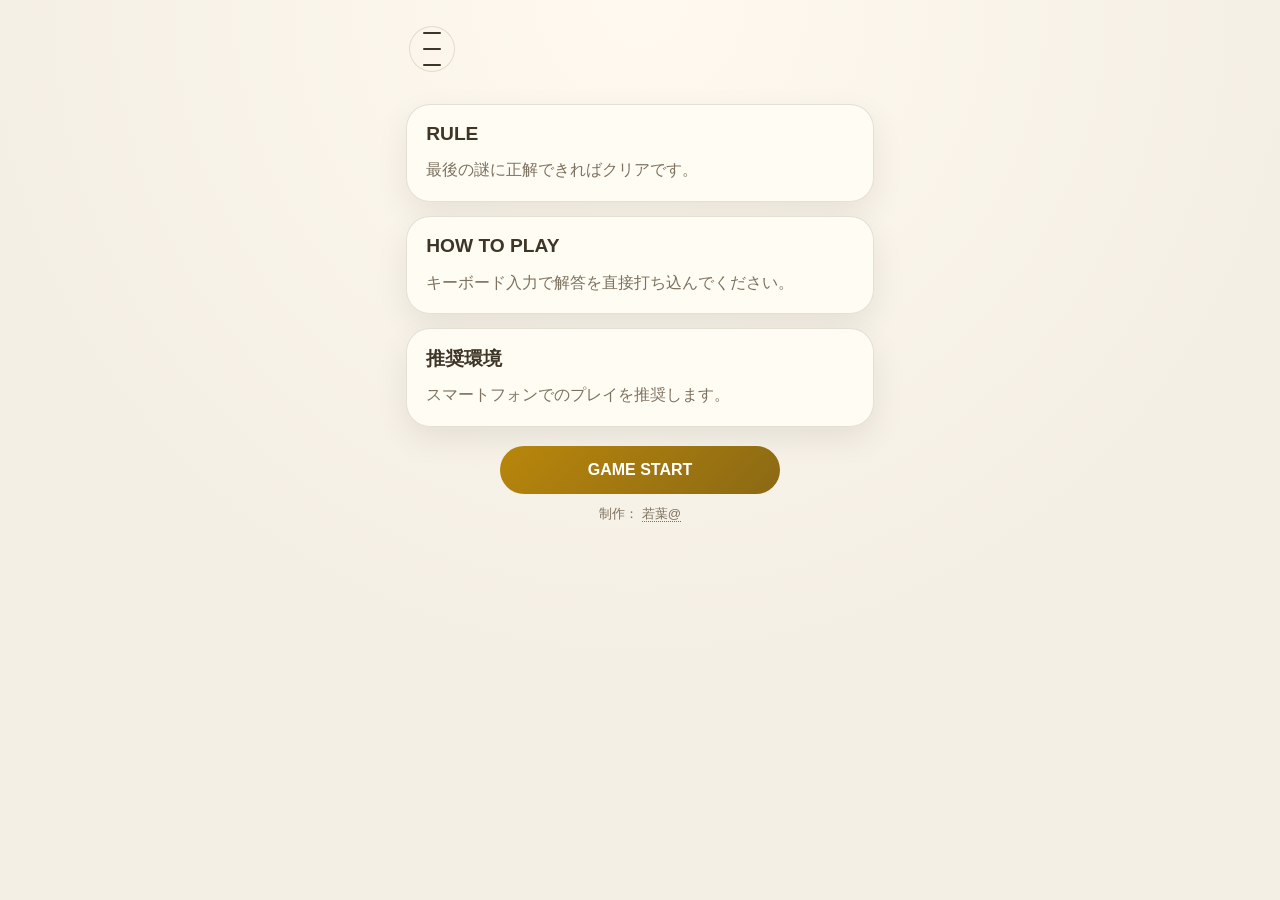
==== index.html @ 0dc0bdb8 "Merge pull request #1 from wakaba6533/001_base_index feat: トップページの作成" ====
<!DOCTYPE html>
<html lang="ja">
<head>
  <meta charset="UTF-8">
  <meta name="viewport" content="width=device-width, initial-scale=1.0">
  <meta name="description" content="スマホ向けのダークテーマ謎解きサイトのトップページです。">
  <title>なぞいろ | スマホ謎解き</title>
  <link rel="stylesheet" href="styles.css">
</head>
<body>
  <div class="page-shell">
    <header class="top-bar">
      <button class="menu-toggle" type="button" aria-label="メニューを開く" aria-expanded="false" aria-controls="slide-menu">
        <span></span>
        <span></span>
        <span></span>
      </button>
    </header>

    <section class="info-section" aria-label="サイト情報">
      <article id="rule" class="info-card">
        <h2>RULE</h2>
        <p>最後の謎に正解できればクリアです。</p>
      </article>
      <article id="help" class="info-card">
        <h2>HOW TO PLAY</h2>
        <p>キーボード入力で解答を直接打ち込んでください。</p>
      </article>
      <article id="recommend" class="info-card">
        <h2>推奨環境</h2>
        <p>スマートフォンでのプレイを推奨します。</p>
      </article>
    </section>

    <div class="page-footer" id="credit">
      <a class="btn btn-primary page-start" href="#rule">GAME START</a>
      <p class="credit-text">
        制作：
        <a href="https://x.com/YuminDo6533" target="_blank" rel="noopener noreferrer">
          若葉@
        </a>
      </p>
    </div>
  </div>

  <nav id="slide-menu" class="slide-menu" aria-label="サイトメニュー">
    <div class="menu-panel">
      <button class="menu-close" type="button" aria-label="メニューを閉じる">×</button>
      <a href="#home">HOME</a>
      <a href="#credit">CREDIT</a>
      <a href="#help">HELP</a>
    </div>
  </nav>

  <script src="script.js"></script>
</body>
</html>
---- styles.css ----
:root {
  color-scheme: light;
  --bg: #f4efe4;
  --panel: rgba(255, 252, 245, 0.95);
  --panel-strong: #ece3d1;
  --text: #3f3527;
  --muted: #7d715f;
  --accent: #b8860b;
  --accent-strong: #8b6914;
  --border: rgba(80, 60, 30, 0.15);
  --shadow: 0 12px 32px rgba(0,0,0,0.08);
  --menu-bg: #ece3d1;
}

* {
  box-sizing: border-box;
}

html {
  scroll-behavior: smooth;
}

body {
  margin: 0;
  font-family: "Segoe UI", "Hiragino Sans", "Yu Gothic UI", sans-serif;
  background: radial-gradient(circle at top, #fff9ef 0%, var(--bg) 60%);
  color: var(--text);
  min-height: 100vh;
}


.page-shell {
  min-height: 100vh;
  padding: 1rem 1rem 3rem;
}

.top-bar {
  display: flex;
  justify-content: flex-start;
  align-items: center;
  padding: 0.6rem 0.2rem 1rem;
}

.menu-toggle {
  width: 46px;
  height: 46px;
  border: 1px solid var(--border);
  border-radius: 50%;
  background: rgba(255, 255, 255, 0.04);
  display: grid;
  place-items: center;
  gap: 4px;
  padding: 0;
  cursor: pointer;
}

.menu-toggle span {
  display: block;
  width: 18px;
  height: 2px;
  background: var(--text);
  border-radius: 999px;
  transition: transform 0.2s ease;
}

.hero {
  display: grid;
  gap: 1rem;
  padding-top: 0.4rem;
}

.hero-copy,
.hero-card,
.info-card {
  background: var(--panel);
  border: 1px solid var(--border);
  border-radius: 24px;
  box-shadow: var(--shadow);
}

.hero-copy {
  padding: 1.3rem;
}

.eyebrow {
  margin: 0 0 0.4rem;
  color: var(--accent);
  font-size: 0.8rem;
  letter-spacing: 0.2em;
  text-transform: uppercase;
}

h1,
h2 {
  margin: 0 0 0.7rem;
  line-height: 1.2;
}

h1 {
  font-size: clamp(1.75rem, 5vw, 2.5rem);
}

h2 {
  font-size: 1.2rem;
}

.hero-copy p,
.hero-card p,
.info-card p {
  color: var(--text);
  line-height: 1.7;
  margin: 0 0 1rem;
}

.btn {
  display: inline-flex;
  align-items: center;
  justify-content: center;
  text-decoration: none;
  border-radius: 999px;
  padding: 0.8rem 1.1rem;
  font-weight: 700;
  transition: transform 0.2s ease, background 0.2s ease;
}

.btn:hover {
  transform: translateY(-1px);
}

.btn-primary {
  background: linear-gradient(135deg, var(--accent), var(--accent-strong));
  color: white;
}

.btn-secondary {
  color: var(--text);
  background: rgba(255, 255, 255, 0.06);
  border: 1px solid var(--border);
}

.feature-list {
  list-style: none;
  padding: 0;
  margin: 0;
  display: grid;
  gap: 0.6rem;
}

.feature-list li {
  color: var(--text);
  padding-left: 1.2rem;
  position: relative;
}

.feature-list li::before {
  content: "•";
  color: var(--accent);
  position: absolute;
  left: 0;
}

.hero-card {
  padding: 1.2rem;
}

.card-stack {
  display: grid;
  gap: 0.75rem;
  margin-top: 0.8rem;
}

.card {
  padding: 0.9rem 1rem;
  border-radius: 16px;
  background: var(--panel-strong);
  border: 1px solid rgba(77, 163, 255, 0.2);
  color: var(--text);
}

.info-section {
  margin-top: 1rem;
  display: grid;
  gap: 0.85rem;
}

.info-card {
  padding: 1.1rem 1.2rem;
}

.info-card p {
  margin: 0.35rem 0 0;
  color: var(--muted);
  line-height: 1.7;
}

.page-footer {
  margin-top: 1.2rem;
  display: flex;
  flex-direction: column;
  align-items: center;
  gap: 0.65rem;
  padding-bottom: 0.4rem;
}

.page-start {
  width: 100%;
  max-width: 280px;
  padding: 0.95rem 1.2rem;
}

.credit-text {
  margin: 0;
  color: var(--muted);
  font-size: 0.82rem;
  text-align: center;
}

.slide-menu {
  position: fixed;
  top: 0;
  left: 0;
  width: min(78vw, 280px);
  height: 100vh;
  background: var(--menu-bg);
  border-right: 1px solid var(--border);
  transform: translateX(-100%);
  transition: transform 0.25s ease;
  z-index: 40;
  padding: 1.1rem;
}

.slide-menu.is-open {
  transform: translateX(0);
}

.menu-panel {
  display: flex;
  flex-direction: column;
  gap: 0.8rem;
  margin-top: 2.2rem;
  align-items: stretch;
}

.menu-panel a {
  width: 100%;
  text-align: left;
  display: block;
}

.menu-panel a,
.menu-close {
  color: var(--text);
  text-decoration: none;
  padding: 0.8rem 0.9rem;
  border-radius: 12px;
  background: rgba(255, 255, 255, 0.04);
  border: 1px solid transparent;
}

.menu-close {
  align-self: flex-end;
  width: 42px;
  height: 42px;
  display: grid;
  place-items: center;
  padding: 0;
  cursor: pointer;
}

.menu-panel a:hover,
.menu-close:hover {
  border-color: rgba(77, 163, 255, 0.35);
  background: rgba(77, 163, 255, 0.12);
}

.credit-text a {
  color: inherit;
  text-decoration: none;
  border-bottom: 1px dotted currentColor;
}

.credit-text a:hover {
  opacity: 0.8;
}

/* 表示方法 */
@media (min-width: 500px) {
  .page-shell {
    max-width: 500px;
    margin: 0 auto;
  }
}
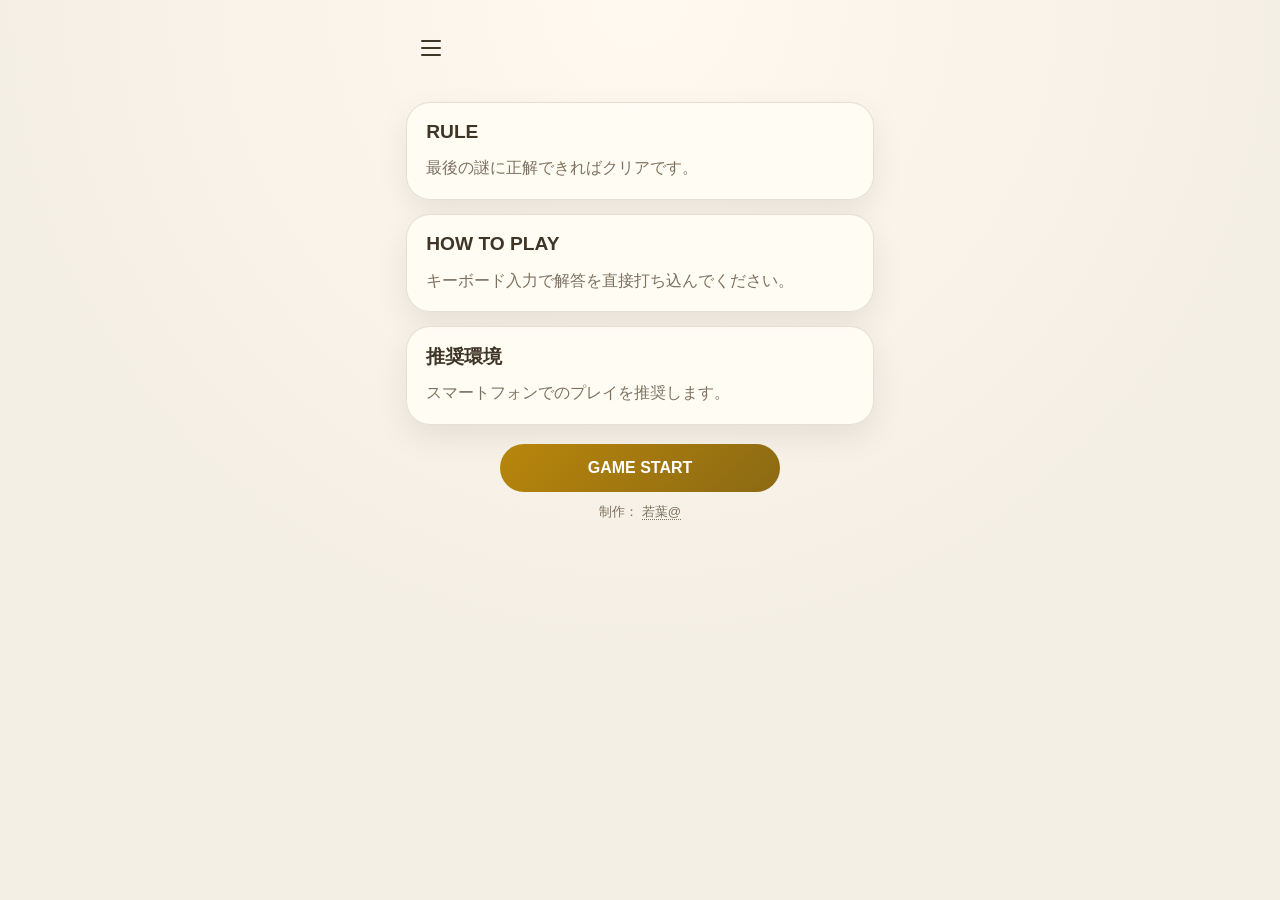
==== commit dfeb517a: "feat: 謎ページと解答判定機能の作成" ====
--- a/index.html
+++ b/index.html
@@ -3,8 +3,8 @@
 <head>
   <meta charset="UTF-8">
   <meta name="viewport" content="width=device-width, initial-scale=1.0">
-  <meta name="description" content="スマホ向けのダークテーマ謎解きサイトのトップページです。">
-  <title>なぞいろ | スマホ謎解き</title>
+  <meta name="description" content="Ignore Colors - トップページ">
+  <title>Ignore Colors | 若葉@</title>
   <link rel="stylesheet" href="styles.css">
 </head>
 <body>
@@ -33,7 +33,7 @@
     </section>
 
     <div class="page-footer" id="credit">
-      <a class="btn btn-primary page-start" href="#rule">GAME START</a>
+      <a class="btn btn-primary page-start" href="html/puzzle-01.html">GAME START</a>
       <p class="credit-text">
         制作：
         <a href="https://x.com/YuminDo6533" target="_blank" rel="noopener noreferrer">
@@ -48,10 +48,9 @@
       <button class="menu-close" type="button" aria-label="メニューを閉じる">×</button>
       <a href="#home">HOME</a>
       <a href="#credit">CREDIT</a>
-      <a href="#help">HELP</a>
     </div>
   </nav>
 
-  <script src="script.js"></script>
+  <script src="js/menu.js"></script>
 </body>
 </html>
--- a/styles.css
+++ b/styles.css
@@ -42,25 +42,40 @@
 }
 
 .menu-toggle {
-  width: 46px;
-  height: 46px;
-  border: 1px solid var(--border);
+  width: 44px;
+  height: 44px;
+
+  display: flex;
+  flex-direction: column;
+  justify-content: center;
+  align-items: center;
+
+  gap: 5px;
+
+  background: transparent;
+  border: none;
+
+  box-shadow: none;
+  cursor: pointer;
+
+  transition: background-color 0.2s ease;
+}
+
+.menu-toggle span {
+  width: 20px;
+  height: 2px;
+
+  border-radius: 999px;
+
+  background: var(--text);
+
+  transition: transform 0.2s ease;
+}
+
+.menu-toggle:hover,
+.menu-toggle:focus-visible {
+  background: rgba(0,0,0,0.05);
   border-radius: 50%;
-  background: rgba(255, 255, 255, 0.04);
-  display: grid;
-  place-items: center;
-  gap: 4px;
-  padding: 0;
-  cursor: pointer;
-}
-
-.menu-toggle span {
-  display: block;
-  width: 18px;
-  height: 2px;
-  background: var(--text);
-  border-radius: 999px;
-  transition: transform 0.2s ease;
 }
 
 .hero {
@@ -290,3 +305,136 @@
     margin: 0 auto;
   }
 }
+
+/* 謎解き画面 */
+.puzzle-page {
+  display: flex;
+  flex-direction: column;
+  padding-bottom: 12rem;
+}
+
+.puzzle-container {
+  display: flex;
+  flex-direction: column;
+  flex-grow: 1;
+  gap: 1rem;
+}
+
+.puzzle-image {
+  position: relative;
+  flex-grow: 1;
+  min-height: 400px;
+  background: transparent;
+  border-radius: 0;
+  overflow: none;
+  box-shadow: none;
+}
+
+.puzzle-image img {
+  position: absolute;
+  inset: 0;
+  width: 100%;
+  height: 100%;
+  object-fit: contain;
+}
+
+.puzzle-image img.overlay {
+  z-index: 10;
+  pointer-events: none;
+}
+
+.puzzle-image img.fade-out {
+  opacity: 0;
+  transition: opacity 1s ease;
+}
+
+.puzzle-select {
+  margin: 1rem 0 0;
+  max-width: 360px;
+}
+
+.puzzle-select label {
+  display: block;
+  margin-bottom: 0.4rem;
+  color: var(--muted);
+  font-size: 0.95rem;
+}
+
+.puzzle-select-input {
+  width: 100%;
+  min-width: 180px;
+  padding: 0.75rem 1rem;
+  border: 1px solid var(--border);
+  border-radius: 12px;
+  background: var(--panel);
+  color: var(--text);
+  font-size: 1rem;
+  font-family: inherit;
+}
+
+.puzzle-controls {
+  position: fixed;
+  bottom: 1rem;
+  right: 1rem;
+  display: flex;
+  gap: 0.6rem;
+  z-index: 20;
+  max-width: 360px;
+}
+
+.puzzle-input {
+  width: 220px;
+  min-width: 180px;
+  padding: 0.75rem 1rem;
+  border: 1px solid var(--border);
+  border-radius: 12px;
+  background: var(--panel);
+  color: var(--text);
+  font-size: 1rem;
+  font-family: inherit;
+}
+
+.puzzle-input::placeholder {
+  color: var(--muted);
+}
+
+.puzzle-input:focus {
+  outline: none;
+  border-color: var(--accent);
+  box-shadow: 0 0 0 3px rgba(184, 134, 11, 0.1);
+}
+
+.puzzle-submit {
+  padding: 0.75rem 1.2rem;
+  flex-shrink: 0;
+}
+
+.puzzle-result {
+  position: fixed;
+  bottom: 4.5rem;
+  right: 1rem;
+  padding: 0.6rem 1rem;
+  border-radius: 12px;
+  font-size: 1rem;
+  font-weight: 600;
+  min-width: 100px;
+  text-align: center;
+  transition: opacity 0.3s ease;
+}
+
+.puzzle-result.success {
+  background: rgba(76, 175, 80, 0.2);
+  color: #4CAF50;
+  border: 1px solid #4CAF50;
+}
+
+.puzzle-result.error {
+  background: rgba(244, 67, 54, 0.2);
+  color: #F44336;
+  border: 1px solid #F44336;
+}
+
+.puzzle-result.hidden {
+  opacity: 0;
+  pointer-events: none;
+}
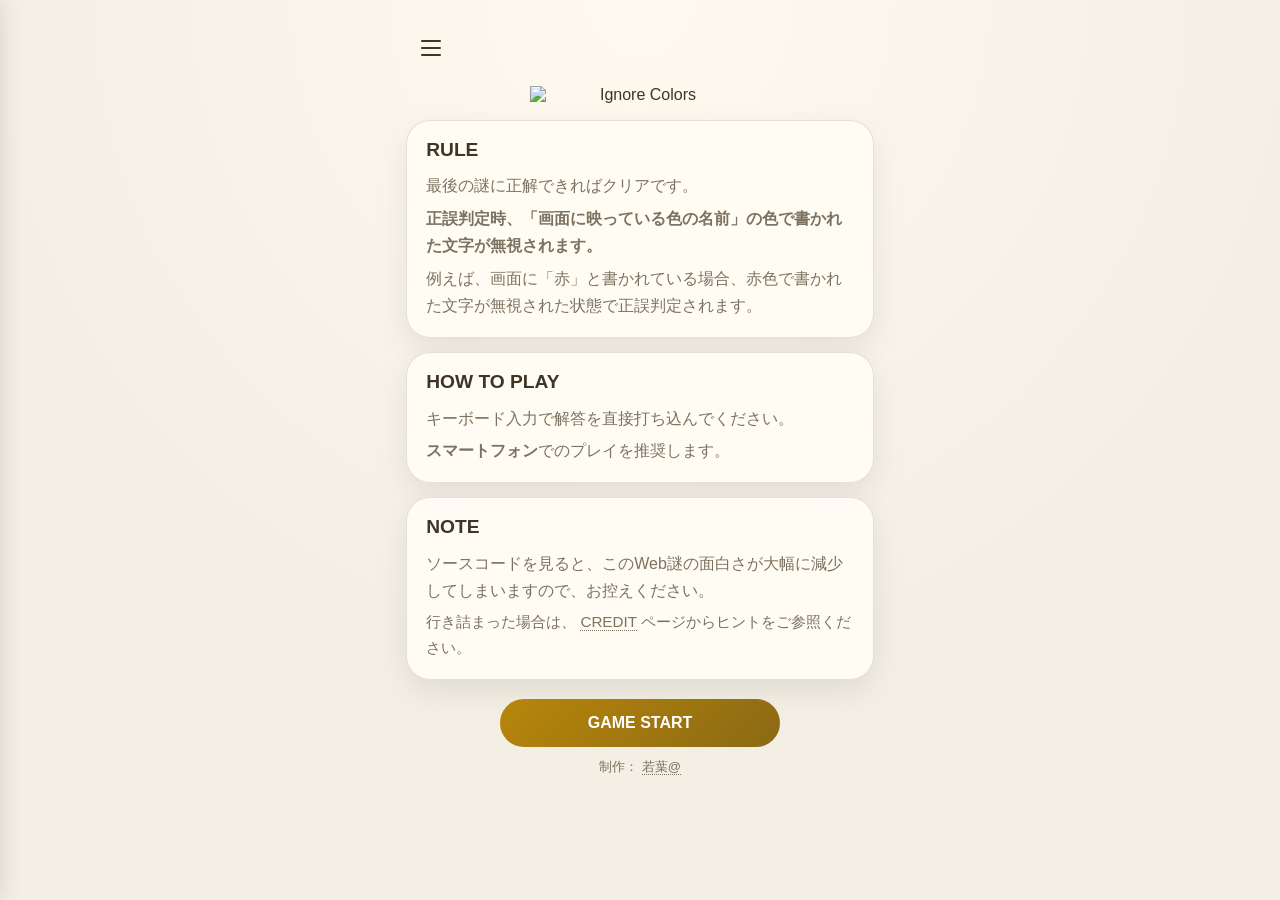
==== commit b6ecdb57: "feat: URL隠ぺい処理" ====
--- a/index.html
+++ b/index.html
@@ -17,23 +17,35 @@
       </button>
     </header>
 
+    <div class="title-image">
+      <img src="images/title.png" alt="Ignore Colors">
+    </div>
+
     <section class="info-section" aria-label="サイト情報">
       <article id="rule" class="info-card">
         <h2>RULE</h2>
         <p>最後の謎に正解できればクリアです。</p>
+        <p><b>正誤判定時、「画面に映っている色の名前」の色で書かれた文字が無視されます。</b></p>
+        <p>例えば、画面に「赤」と書かれている場合、赤色で書かれた文字が無視された状態で正誤判定されます。</p>
       </article>
       <article id="help" class="info-card">
         <h2>HOW TO PLAY</h2>
         <p>キーボード入力で解答を直接打ち込んでください。</p>
+        <p><b>スマートフォン</b>でのプレイを推奨します。</p>
       </article>
-      <article id="recommend" class="info-card">
-        <h2>推奨環境</h2>
-        <p>スマートフォンでのプレイを推奨します。</p>
+      <article id="note" class="info-card">
+        <h2>NOTE</h2>
+        <p>ソースコードを見ると、このWeb謎の面白さが大幅に減少してしまいますので、お控えください。</p>
+        <p class="credit-link">
+          行き詰まった場合は、
+          <a href="html/credit.html">CREDIT</a>
+          ページからヒントをご参照ください。
+        </p>
       </article>
     </section>
 
     <div class="page-footer" id="credit">
-      <a class="btn btn-primary page-start" href="html/puzzle-01.html">GAME START</a>
+      <a class="btn btn-primary page-start" href="html/puzzle_a91fj.html">GAME START</a>
       <p class="credit-text">
         制作：
         <a href="https://x.com/YuminDo6533" target="_blank" rel="noopener noreferrer">
@@ -47,7 +59,7 @@
     <div class="menu-panel">
       <button class="menu-close" type="button" aria-label="メニューを閉じる">×</button>
       <a href="#home">HOME</a>
-      <a href="#credit">CREDIT</a>
+      <a href="html/credit.html">CREDIT</a>
     </div>
   </nav>
 
--- a/styles.css
+++ b/styles.css
@@ -34,6 +34,16 @@
   padding: 1rem 1rem 3rem;
 }
 
+.title-image {
+  text-align: center;
+}
+
+.title-image img {
+  display: inline-block;
+  width: min(220px, 40vw);
+  height: auto;
+}
+
 .top-bar {
   display: flex;
   justify-content: flex-start;
@@ -234,14 +244,15 @@
   position: fixed;
   top: 0;
   left: 0;
-  width: min(78vw, 280px);
+  width: min(53vw, 170px);
   height: 100vh;
-  background: var(--menu-bg);
+  background: rgba(236, 227, 209, 0.94);
   border-right: 1px solid var(--border);
   transform: translateX(-100%);
   transition: transform 0.25s ease;
   z-index: 40;
-  padding: 1.1rem;
+  padding: 1rem;
+  box-shadow: 0 0 24px rgba(0, 0, 0, 0.12);
 }
 
 .slide-menu.is-open {
@@ -298,6 +309,23 @@
   opacity: 0.8;
 }
 
+.credit-link {
+  margin: 1rem 0 0;
+  color: var(--muted);
+  font-size: 0.95rem;
+  text-align: left;
+}
+
+.credit-link a {
+  color: inherit;
+  text-decoration: none;
+  border-bottom: 1px dotted currentColor;
+}
+
+.credit-link a:hover {
+  opacity: 0.8;
+}
+
 /* 表示方法 */
 @media (min-width: 500px) {
   .page-shell {
@@ -340,7 +368,7 @@
 
 .puzzle-image img.overlay {
   z-index: 10;
-  pointer-events: none;
+  pointer-events: auto;
 }
 
 .puzzle-image img.fade-out {
@@ -411,30 +439,87 @@
 
 .puzzle-result {
   position: fixed;
-  bottom: 4.5rem;
-  right: 1rem;
-  padding: 0.6rem 1rem;
-  border-radius: 12px;
-  font-size: 1rem;
-  font-weight: 600;
-  min-width: 100px;
+  top: 50%;
+  left: 50%;
+  transform: translate(-50%, -50%);
+  padding: 1.15rem 1.5rem;
+  border-radius: 20px;
+  min-width: 220px;
   text-align: center;
-  transition: opacity 0.3s ease;
-}
-
-.puzzle-result.success {
-  background: rgba(76, 175, 80, 0.2);
-  color: #4CAF50;
-  border: 1px solid #4CAF50;
-}
-
-.puzzle-result.error {
-  background: rgba(244, 67, 54, 0.2);
-  color: #F44336;
-  border: 1px solid #F44336;
+  z-index: 60;
+  opacity: 0;
+  pointer-events: none;
+  transition: opacity 0.2s ease;
+  background: transparent;
+  border: none;
+}
+
+.puzzle-result.visible {
+  opacity: 1;
+}
+
+.puzzle-result-icon {
+  width: min(90vw, 400px);
+  height: auto;
+  display: block;
+  margin: 0 auto;
+  animation: puzzle-result-pop 0.25s ease-out;
 }
 
 .puzzle-result.hidden {
   opacity: 0;
   pointer-events: none;
 }
+
+@keyframes puzzle-scanline {
+  0% {
+    transform: translateX(-140%) rotate(16deg) skewX(-20deg);
+  }
+  100% {
+    transform: translateX(180vw) rotate(16deg) skewX(-20deg);
+  }
+}
+
+@keyframes puzzle-result-pop {
+  0% {
+    transform: translateY(12px) scale(0.9);
+    opacity: 0;
+  }
+  100% {
+    transform: translateY(0) scale(1);
+    opacity: 1;
+  }
+}
+
+.credit-red-highlight {
+  font-weight: bold;
+  color: #000;
+}
+
+.color-detection-message {
+  position: fixed;
+  z-index: 10000;
+
+  padding: 0.6rem 0.8rem;
+  background: rgba(238, 200, 165, 0.94);
+  border: 1px solid #491700;
+  border-radius: 8px;
+
+  font-size: 0.9rem;
+  color: #222;
+  white-space: nowrap;
+
+  pointer-events: none;
+
+  opacity: 0;
+  transform: translateY(8px);
+
+  transition:
+    opacity .25s ease,
+    transform .25s ease;
+}
+
+.color-detection-message.visible {
+  opacity: 1;
+  transform: translateY(0);
+}
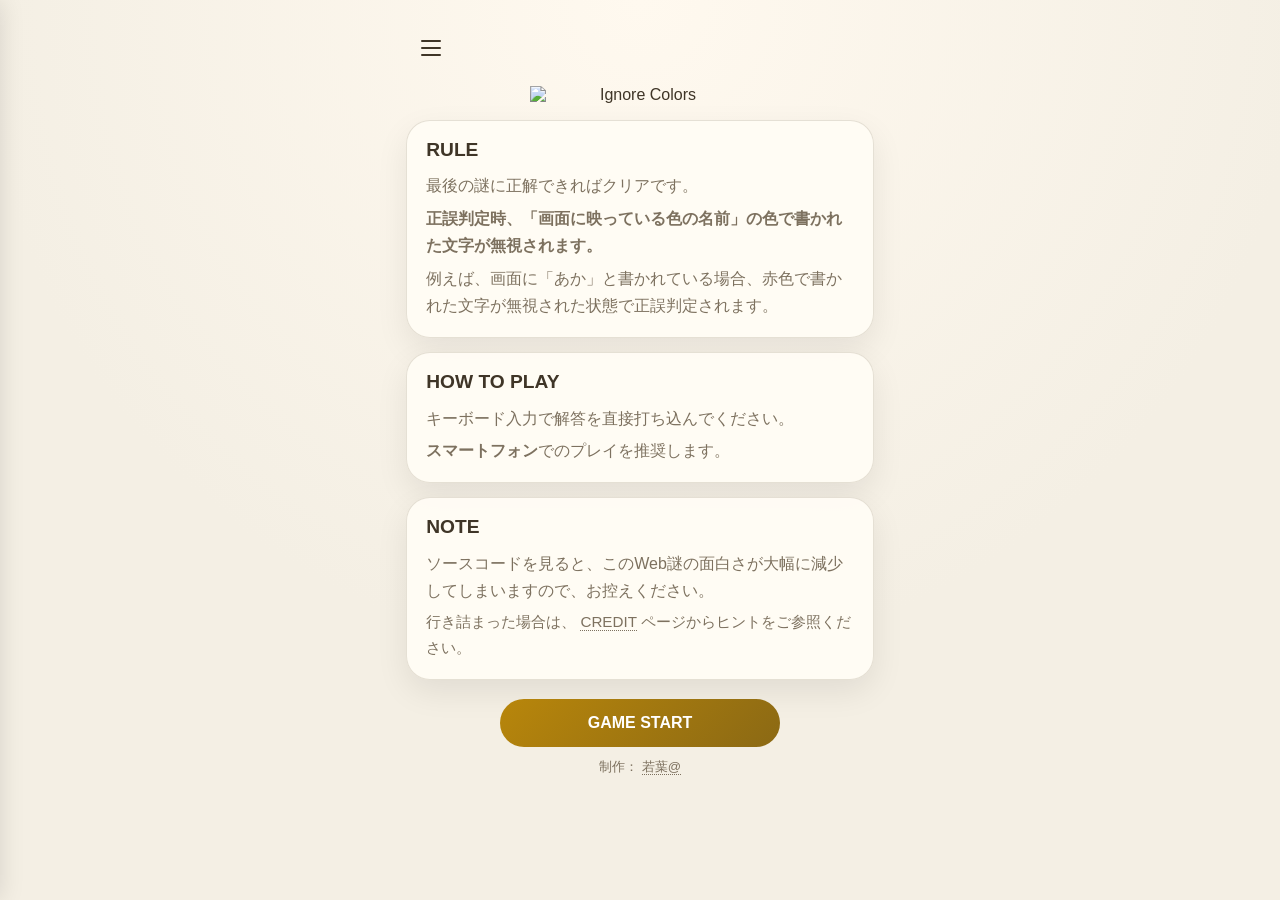
==== commit 03be39f9: "chore: GitHub Actions確認用" ====
--- a/index.html
+++ b/index.html
@@ -4,7 +4,7 @@
   <meta charset="UTF-8">
   <meta name="viewport" content="width=device-width, initial-scale=1.0">
   <meta name="description" content="Ignore Colors - トップページ">
-  <title>Ignore Colors | 若葉@</title>
+  <title>Ignore Colors</title>
   <link rel="stylesheet" href="styles.css">
 </head>
 <body>
@@ -26,7 +26,7 @@
         <h2>RULE</h2>
         <p>最後の謎に正解できればクリアです。</p>
         <p><b>正誤判定時、「画面に映っている色の名前」の色で書かれた文字が無視されます。</b></p>
-        <p>例えば、画面に「赤」と書かれている場合、赤色で書かれた文字が無視された状態で正誤判定されます。</p>
+        <p>例えば、画面に「あか」と書かれている場合、赤色で書かれた文字が無視された状態で正誤判定されます。</p>
       </article>
       <article id="help" class="info-card">
         <h2>HOW TO PLAY</h2>
--- a/styles.css
+++ b/styles.css
@@ -4,6 +4,7 @@
   --panel: rgba(255, 252, 245, 0.95);
   --panel-strong: #ece3d1;
   --text: #3f3527;
+  --text-soft: rgb(119, 100, 74);
   --muted: #7d715f;
   --accent: #b8860b;
   --accent-strong: #8b6914;
@@ -275,7 +276,7 @@
 
 .menu-panel a,
 .menu-close {
-  color: var(--text);
+  color: var(--text-soft);
   text-decoration: none;
   padding: 0.8rem 0.9rem;
   border-radius: 12px;
@@ -435,6 +436,16 @@
 .puzzle-submit {
   padding: 0.75rem 1.2rem;
   flex-shrink: 0;
+  transition: color 1s ease-out;
+}
+
+.puzzle-submit.is-white-hidden {
+  color: transparent;
+}
+
+.puzzle-submit.is-white-reset {
+  transition: none !important;
+  color: var(--text);
 }
 
 .puzzle-result {
@@ -493,7 +504,7 @@
 
 .credit-red-highlight {
   font-weight: bold;
-  color: #000;
+  color: inherit;
 }
 
 .color-detection-message {
@@ -506,7 +517,7 @@
   border-radius: 8px;
 
   font-size: 0.9rem;
-  color: #222;
+  color: #491700;
   white-space: nowrap;
 
   pointer-events: none;
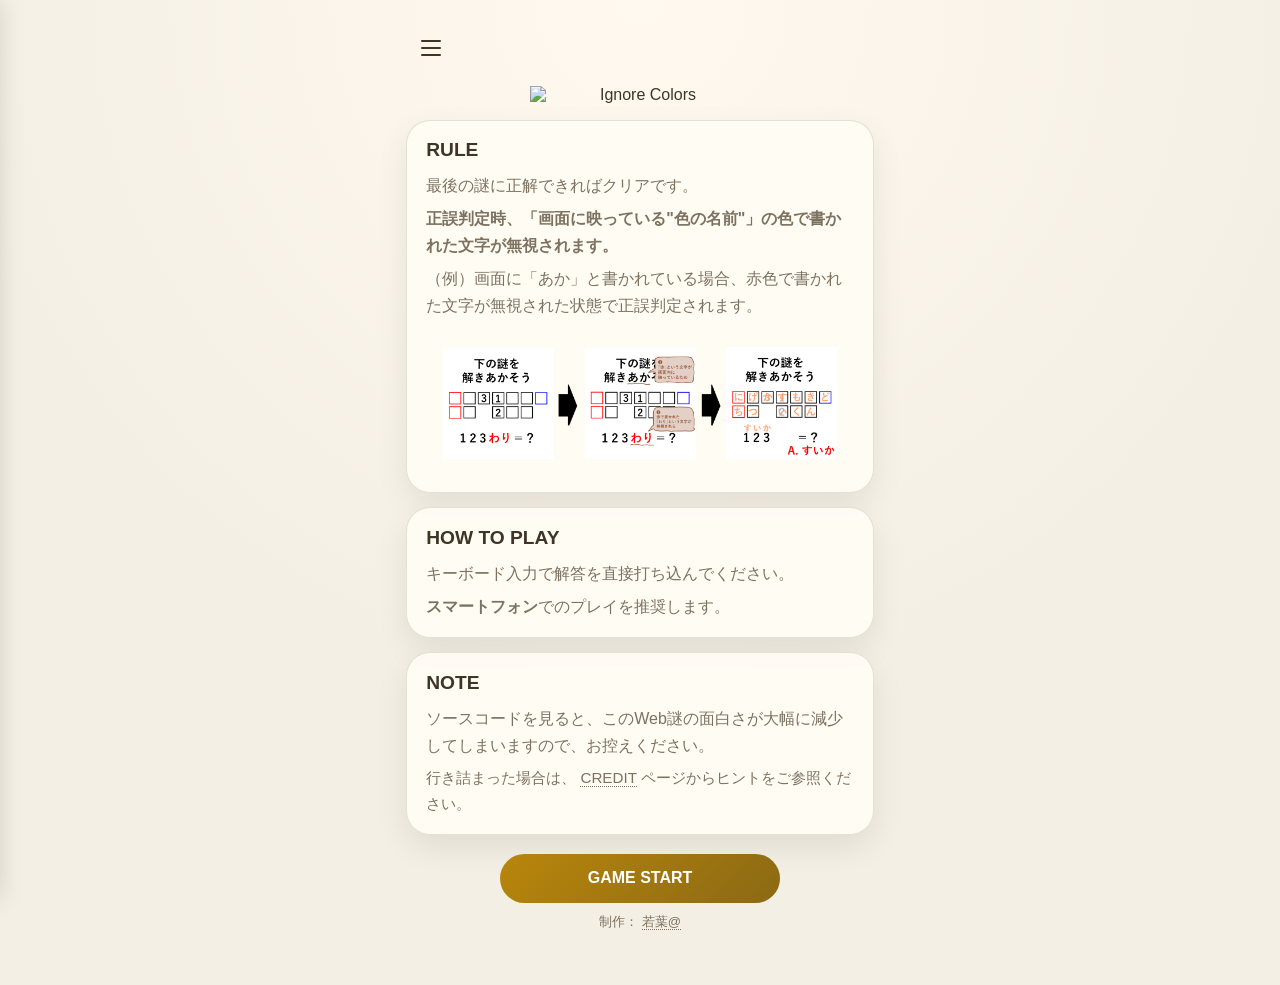
==== commit cf21b9bc: "feat: 例題画像の追加" ====
--- a/index.html
+++ b/index.html
@@ -25,8 +25,11 @@
       <article id="rule" class="info-card">
         <h2>RULE</h2>
         <p>最後の謎に正解できればクリアです。</p>
-        <p><b>正誤判定時、「画面に映っている色の名前」の色で書かれた文字が無視されます。</b></p>
-        <p>例えば、画面に「あか」と書かれている場合、赤色で書かれた文字が無視された状態で正誤判定されます。</p>
+        <p><b>正誤判定時、「画面に映っている"色の名前"」の色で書かれた文字が無視されます。</b></p>
+        <p>（例）画面に「あか」と書かれている場合、赤色で書かれた文字が無視された状態で正誤判定されます。</p>
+        <div class="rule-example-image">
+          <img src="images/reidai.png" alt="例題">
+        </div>
       </article>
       <article id="help" class="info-card">
         <h2>HOW TO PLAY</h2>
--- a/styles.css
+++ b/styles.css
@@ -217,6 +217,18 @@
   margin: 0.35rem 0 0;
   color: var(--muted);
   line-height: 1.7;
+}
+
+.rule-example-image {
+  margin-top: 0.8rem;
+}
+
+.rule-example-image img {
+  width: 100%;
+  max-width: 100%;
+  height: auto;
+  display: block;
+  border-radius: 12px;
 }
 
 .page-footer {
